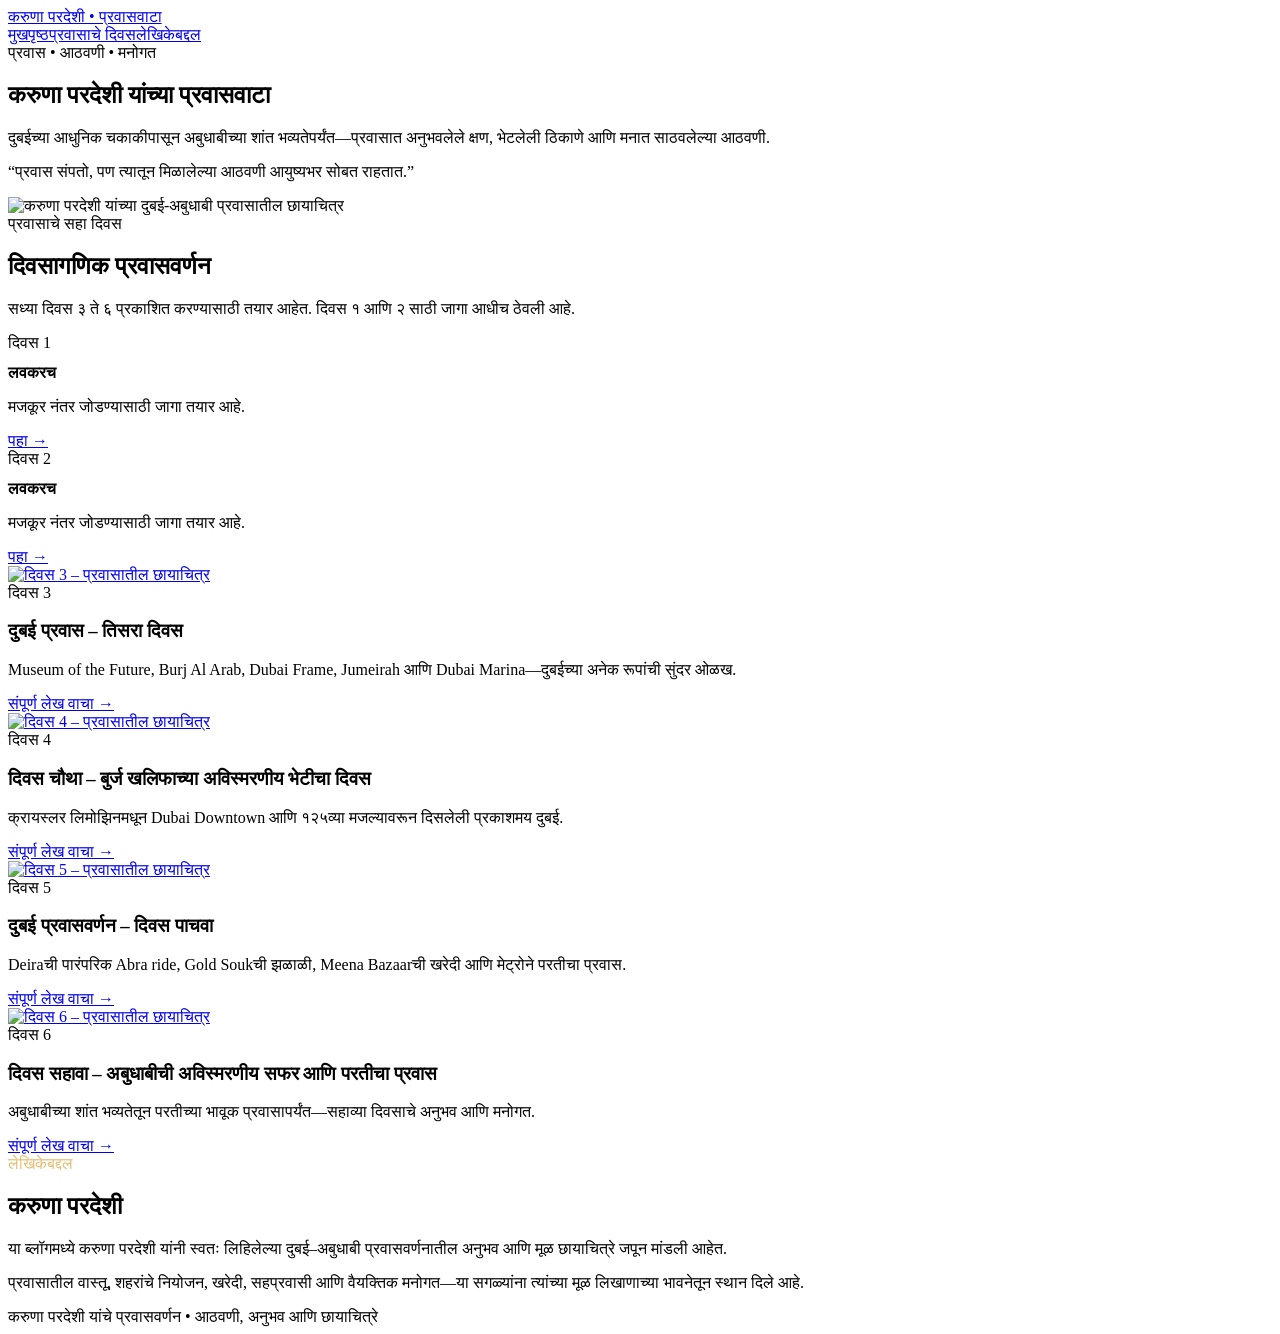
==== index.html @ 4bd0c51e "Add files via upload" ====
<!doctype html><html lang="mr"><head><meta charset="utf-8"><meta name="viewport" content="width=device-width,initial-scale=1"><meta name="theme-color" content="#17383c"><link rel="stylesheet" href="assets/css/style.css"><script defer src="assets/js/site.js"></script><title>करुणा परदेशी • दुबई–अबुधाबी प्रवासवर्णन</title><meta name="description" content="करुणा परदेशी यांच्या दुबई–अबुधाबी प्रवासातील अनुभव, आठवणी आणि छायाचित्रे."></head><body><header class="site-header"><nav class="nav"><a class="brand" href="index.html">करुणा <span>परदेशी</span> • प्रवासवाटा</a><div class="nav-links"><a class="home-link" href="index.html">मुखपृष्ठ</a><a href="index.html#journey">प्रवासाचे दिवस</a><a href="index.html#about">लेखिकेबद्दल</a></div></nav></header>
<main><section class="hero"><div><div class="hero-kicker">प्रवास • आठवणी • मनोगत</div><h1>करुणा परदेशी यांच्या प्रवासवाटा</h1><p>दुबईच्या आधुनिक चकाकीपासून अबुधाबीच्या शांत भव्यतेपर्यंत—प्रवासात अनुभवलेले क्षण, भेटलेली ठिकाणे आणि मनात साठवलेल्या आठवणी.</p><p class="hero-quote">“प्रवास संपतो, पण त्यातून मिळालेल्या आठवणी आयुष्यभर सोबत राहतात.”</p></div><div class="hero-photo"><img src="assets/images/day-6/04.webp" alt="करुणा परदेशी यांच्या दुबई-अबुधाबी प्रवासातील छायाचित्र"></div></section>
<section class="section" id="journey"><div class="section-head"><div><div class="eyebrow">प्रवासाचे सहा दिवस</div><h2>दिवसागणिक प्रवासवर्णन</h2></div><p class="section-note">सध्या दिवस ३ ते ६ प्रकाशित करण्यासाठी तयार आहेत. दिवस १ आणि २ साठी जागा आधीच ठेवली आहे.</p></div><div class="post-grid"><article class="post-card"><div class="placeholder"><div><span class="day-chip">दिवस 1</span><strong style="display:block;margin-top:12px">लवकरच</strong><p>मजकूर नंतर जोडण्यासाठी जागा तयार आहे.</p><a class="read-link" href="day-1.html">पहा →</a></div></div></article><article class="post-card"><div class="placeholder"><div><span class="day-chip">दिवस 2</span><strong style="display:block;margin-top:12px">लवकरच</strong><p>मजकूर नंतर जोडण्यासाठी जागा तयार आहे.</p><a class="read-link" href="day-2.html">पहा →</a></div></div></article><article class="post-card"><a href="day-3.html"><img loading="lazy" src="assets/images/day-3/01.webp" alt="दिवस 3 – प्रवासातील छायाचित्र"></a><div class="card-body"><span class="day-chip">दिवस 3</span><h3>दुबई प्रवास – तिसरा दिवस</h3><p>Museum of the Future, Burj Al Arab, Dubai Frame, Jumeirah आणि Dubai Marina—दुबईच्या अनेक रूपांची सुंदर ओळख.</p><a class="read-link" href="day-3.html">संपूर्ण लेख वाचा →</a></div></article><article class="post-card"><a href="day-4.html"><img loading="lazy" src="assets/images/day-4/02.webp" alt="दिवस 4 – प्रवासातील छायाचित्र"></a><div class="card-body"><span class="day-chip">दिवस 4</span><h3>दिवस चौथा – बुर्ज खलिफाच्या अविस्मरणीय भेटीचा दिवस</h3><p>क्रायस्लर लिमोझिनमधून Dubai Downtown आणि १२५व्या मजल्यावरून दिसलेली प्रकाशमय दुबई.</p><a class="read-link" href="day-4.html">संपूर्ण लेख वाचा →</a></div></article><article class="post-card"><a href="day-5.html"><img loading="lazy" src="assets/images/day-5/01.webp" alt="दिवस 5 – प्रवासातील छायाचित्र"></a><div class="card-body"><span class="day-chip">दिवस 5</span><h3>दुबई प्रवासवर्णन – दिवस पाचवा</h3><p>Deiraची पारंपरिक Abra ride, Gold Soukची झळाळी, Meena Bazaarची खरेदी आणि मेट्रोने परतीचा प्रवास.</p><a class="read-link" href="day-5.html">संपूर्ण लेख वाचा →</a></div></article><article class="post-card"><a href="day-6.html"><img loading="lazy" src="assets/images/day-6/04.webp" alt="दिवस 6 – प्रवासातील छायाचित्र"></a><div class="card-body"><span class="day-chip">दिवस 6</span><h3>दिवस सहावा – अबुधाबीची अविस्मरणीय सफर आणि परतीचा प्रवास</h3><p>अबुधाबीच्या शांत भव्यतेतून परतीच्या भावूक प्रवासापर्यंत—सहाव्या दिवसाचे अनुभव आणि मनोगत.</p><a class="read-link" href="day-6.html">संपूर्ण लेख वाचा →</a></div></article></div></section>
<section class="about-band" id="about"><div class="about-inner"><div><div class="eyebrow" style="color:#e4bd74">लेखिकेबद्दल</div><h2>करुणा परदेशी</h2></div><div><p>या ब्लॉगमध्ये करुणा परदेशी यांनी स्वतः लिहिलेल्या दुबई–अबुधाबी प्रवासवर्णनातील अनुभव आणि मूळ छायाचित्रे जपून मांडली आहेत.</p><p>प्रवासातील वास्तू, शहरांचे नियोजन, खरेदी, सहप्रवासी आणि वैयक्तिक मनोगत—या सगळ्यांना त्यांच्या मूळ लिखाणाच्या भावनेतून स्थान दिले आहे.</p></div></div></section>
</main><footer class="site-footer">करुणा परदेशी यांचे प्रवासवर्णन • आठवणी, अनुभव आणि छायाचित्रे</footer></body></html>
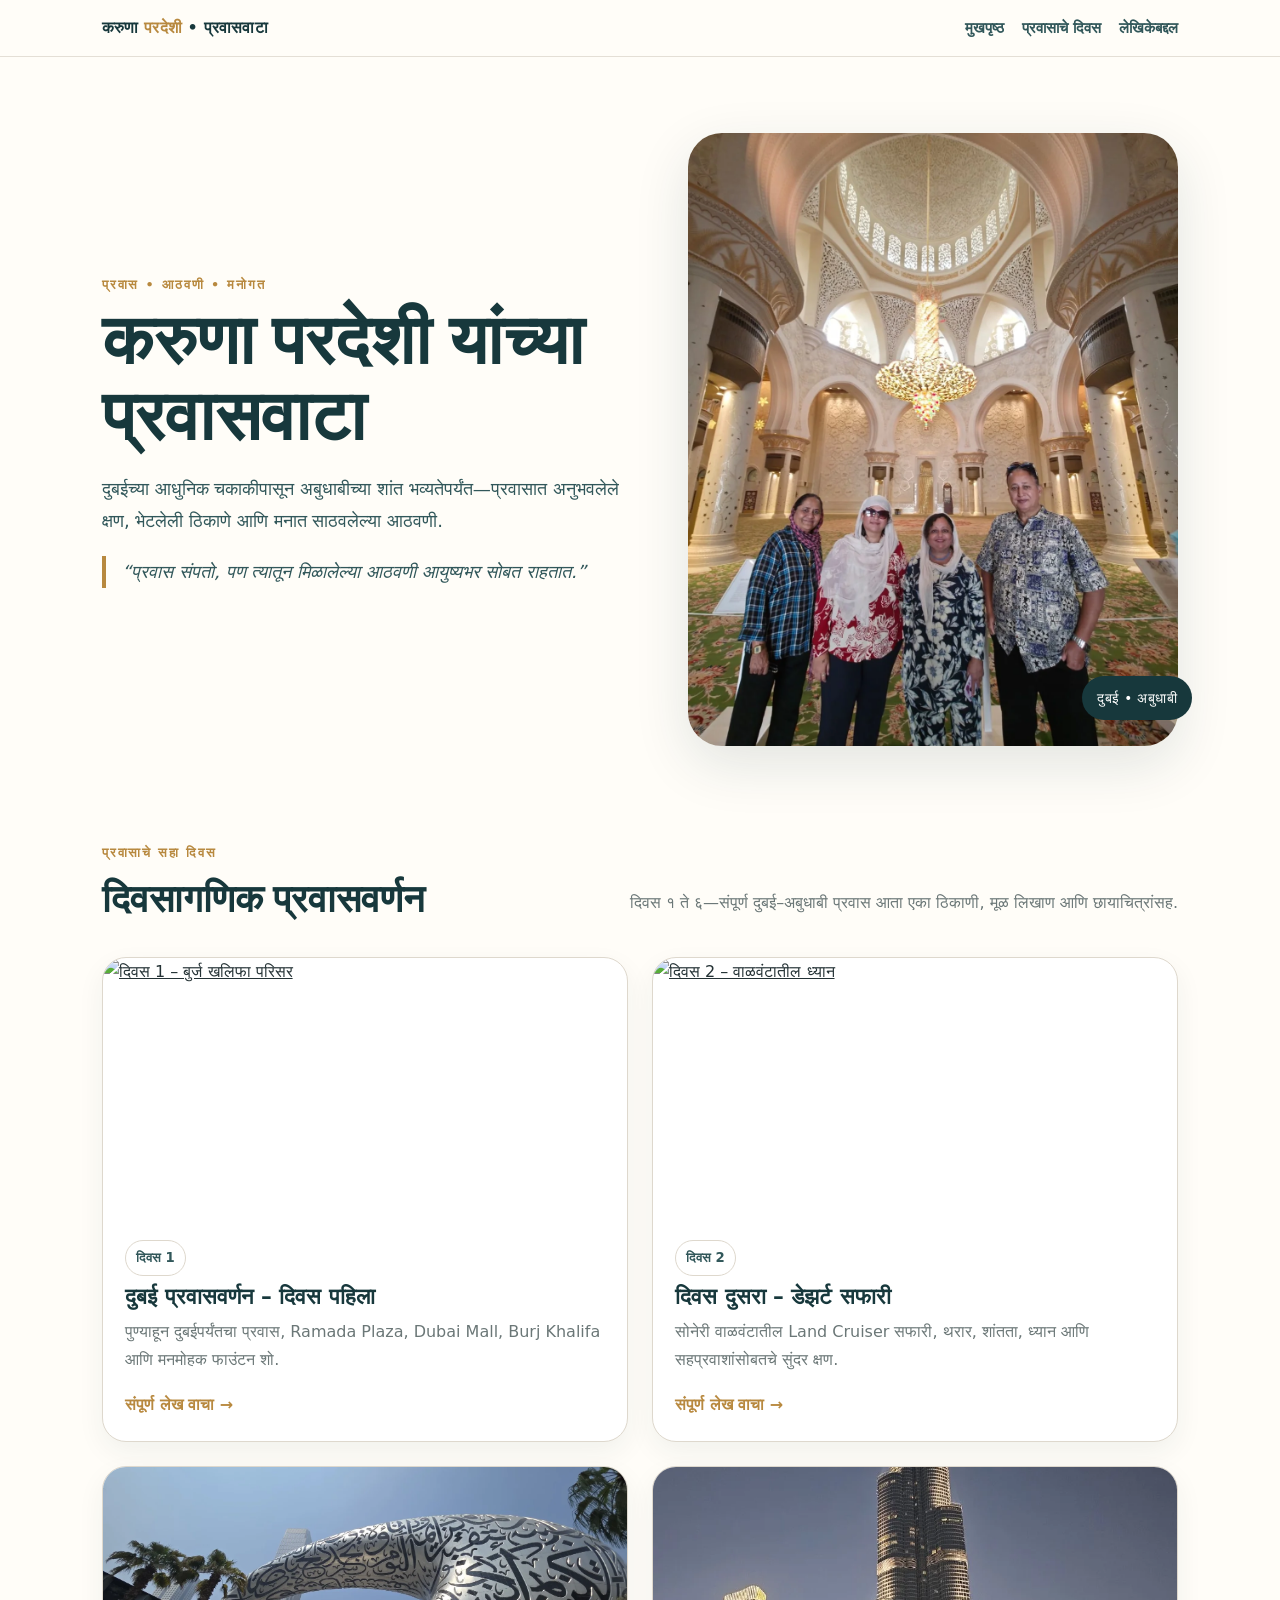
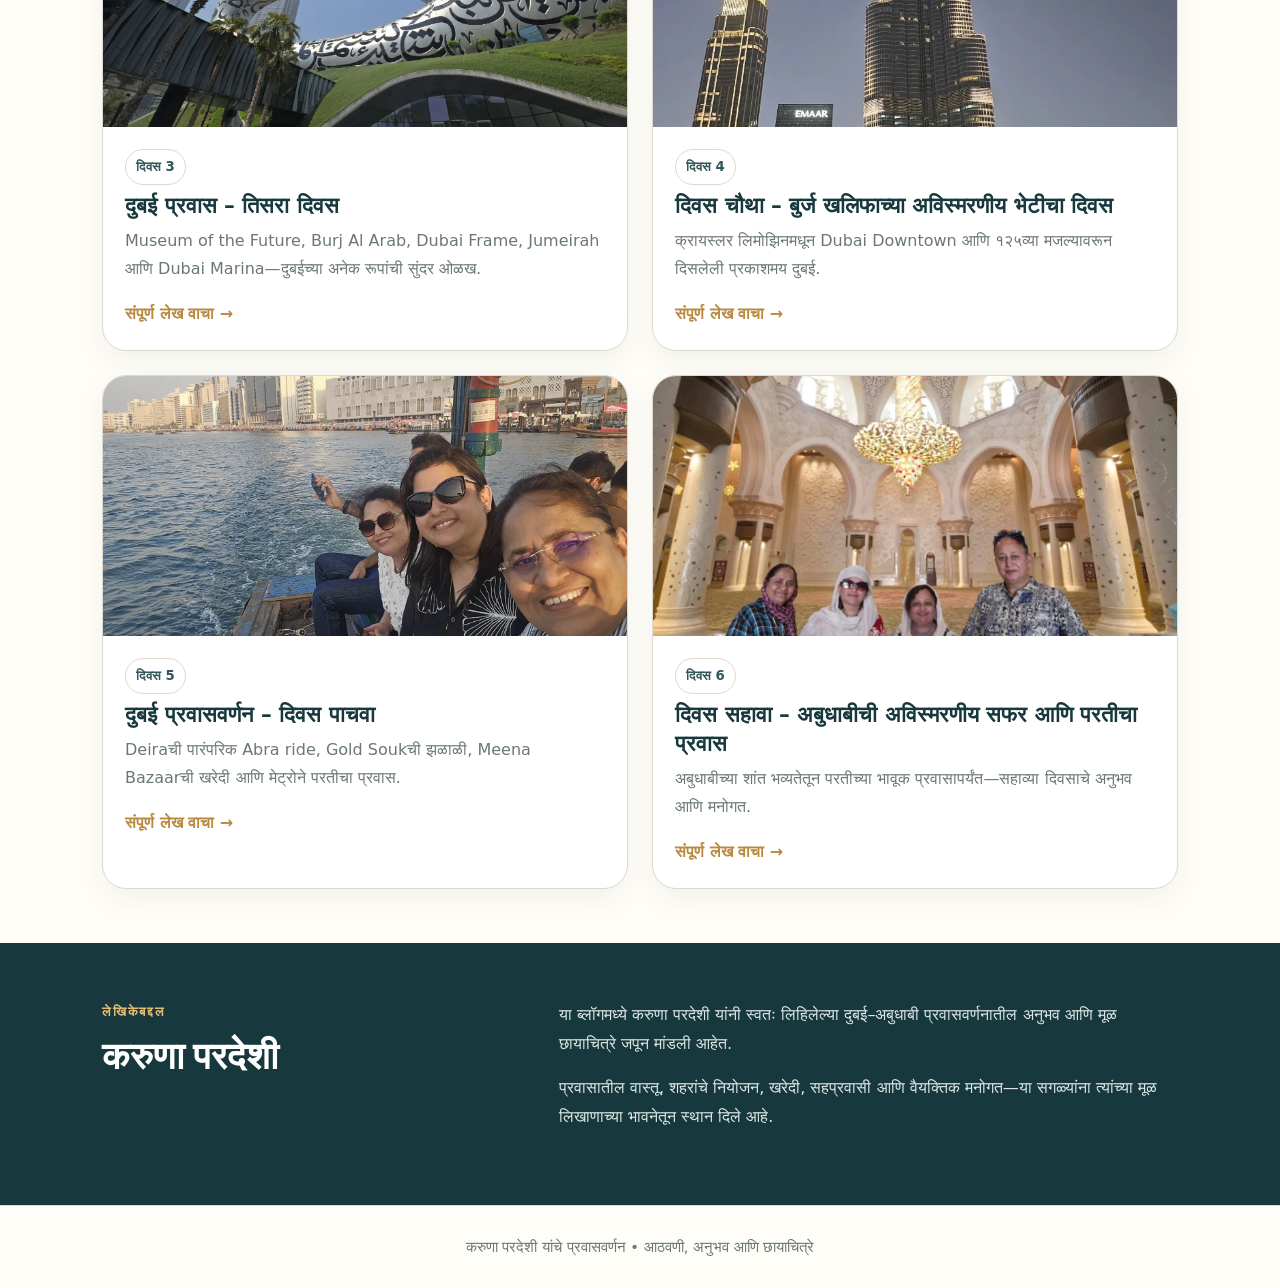
==== commit b4687b14: "Add files via upload" ====
--- a/index.html
+++ b/index.html
@@ -1,5 +1,5 @@
 <!doctype html><html lang="mr"><head><meta charset="utf-8"><meta name="viewport" content="width=device-width,initial-scale=1"><meta name="theme-color" content="#17383c"><link rel="stylesheet" href="assets/css/style.css"><script defer src="assets/js/site.js"></script><title>करुणा परदेशी • दुबई–अबुधाबी प्रवासवर्णन</title><meta name="description" content="करुणा परदेशी यांच्या दुबई–अबुधाबी प्रवासातील अनुभव, आठवणी आणि छायाचित्रे."></head><body><header class="site-header"><nav class="nav"><a class="brand" href="index.html">करुणा <span>परदेशी</span> • प्रवासवाटा</a><div class="nav-links"><a class="home-link" href="index.html">मुखपृष्ठ</a><a href="index.html#journey">प्रवासाचे दिवस</a><a href="index.html#about">लेखिकेबद्दल</a></div></nav></header>
 <main><section class="hero"><div><div class="hero-kicker">प्रवास • आठवणी • मनोगत</div><h1>करुणा परदेशी यांच्या प्रवासवाटा</h1><p>दुबईच्या आधुनिक चकाकीपासून अबुधाबीच्या शांत भव्यतेपर्यंत—प्रवासात अनुभवलेले क्षण, भेटलेली ठिकाणे आणि मनात साठवलेल्या आठवणी.</p><p class="hero-quote">“प्रवास संपतो, पण त्यातून मिळालेल्या आठवणी आयुष्यभर सोबत राहतात.”</p></div><div class="hero-photo"><img src="assets/images/day-6/04.webp" alt="करुणा परदेशी यांच्या दुबई-अबुधाबी प्रवासातील छायाचित्र"></div></section>
-<section class="section" id="journey"><div class="section-head"><div><div class="eyebrow">प्रवासाचे सहा दिवस</div><h2>दिवसागणिक प्रवासवर्णन</h2></div><p class="section-note">सध्या दिवस ३ ते ६ प्रकाशित करण्यासाठी तयार आहेत. दिवस १ आणि २ साठी जागा आधीच ठेवली आहे.</p></div><div class="post-grid"><article class="post-card"><div class="placeholder"><div><span class="day-chip">दिवस 1</span><strong style="display:block;margin-top:12px">लवकरच</strong><p>मजकूर नंतर जोडण्यासाठी जागा तयार आहे.</p><a class="read-link" href="day-1.html">पहा →</a></div></div></article><article class="post-card"><div class="placeholder"><div><span class="day-chip">दिवस 2</span><strong style="display:block;margin-top:12px">लवकरच</strong><p>मजकूर नंतर जोडण्यासाठी जागा तयार आहे.</p><a class="read-link" href="day-2.html">पहा →</a></div></div></article><article class="post-card"><a href="day-3.html"><img loading="lazy" src="assets/images/day-3/01.webp" alt="दिवस 3 – प्रवासातील छायाचित्र"></a><div class="card-body"><span class="day-chip">दिवस 3</span><h3>दुबई प्रवास – तिसरा दिवस</h3><p>Museum of the Future, Burj Al Arab, Dubai Frame, Jumeirah आणि Dubai Marina—दुबईच्या अनेक रूपांची सुंदर ओळख.</p><a class="read-link" href="day-3.html">संपूर्ण लेख वाचा →</a></div></article><article class="post-card"><a href="day-4.html"><img loading="lazy" src="assets/images/day-4/02.webp" alt="दिवस 4 – प्रवासातील छायाचित्र"></a><div class="card-body"><span class="day-chip">दिवस 4</span><h3>दिवस चौथा – बुर्ज खलिफाच्या अविस्मरणीय भेटीचा दिवस</h3><p>क्रायस्लर लिमोझिनमधून Dubai Downtown आणि १२५व्या मजल्यावरून दिसलेली प्रकाशमय दुबई.</p><a class="read-link" href="day-4.html">संपूर्ण लेख वाचा →</a></div></article><article class="post-card"><a href="day-5.html"><img loading="lazy" src="assets/images/day-5/01.webp" alt="दिवस 5 – प्रवासातील छायाचित्र"></a><div class="card-body"><span class="day-chip">दिवस 5</span><h3>दुबई प्रवासवर्णन – दिवस पाचवा</h3><p>Deiraची पारंपरिक Abra ride, Gold Soukची झळाळी, Meena Bazaarची खरेदी आणि मेट्रोने परतीचा प्रवास.</p><a class="read-link" href="day-5.html">संपूर्ण लेख वाचा →</a></div></article><article class="post-card"><a href="day-6.html"><img loading="lazy" src="assets/images/day-6/04.webp" alt="दिवस 6 – प्रवासातील छायाचित्र"></a><div class="card-body"><span class="day-chip">दिवस 6</span><h3>दिवस सहावा – अबुधाबीची अविस्मरणीय सफर आणि परतीचा प्रवास</h3><p>अबुधाबीच्या शांत भव्यतेतून परतीच्या भावूक प्रवासापर्यंत—सहाव्या दिवसाचे अनुभव आणि मनोगत.</p><a class="read-link" href="day-6.html">संपूर्ण लेख वाचा →</a></div></article></div></section>
+<section class="section" id="journey"><div class="section-head"><div><div class="eyebrow">प्रवासाचे सहा दिवस</div><h2>दिवसागणिक प्रवासवर्णन</h2></div><p class="section-note">दिवस १ ते ६—संपूर्ण दुबई–अबुधाबी प्रवास आता एका ठिकाणी, मूळ लिखाण आणि छायाचित्रांसह.</p></div><div class="post-grid"><article class="post-card"><a href="day-1.html"><img loading="lazy" src="assets/images/day-1/07.webp" alt="दिवस 1 – बुर्ज खलिफा परिसर"></a><div class="card-body"><span class="day-chip">दिवस 1</span><h3>दुबई प्रवासवर्णन – दिवस पहिला</h3><p>पुण्याहून दुबईपर्यंतचा प्रवास, Ramada Plaza, Dubai Mall, Burj Khalifa आणि मनमोहक फाउंटन शो.</p><a class="read-link" href="day-1.html">संपूर्ण लेख वाचा →</a></div></article><article class="post-card"><a href="day-2.html"><img loading="lazy" src="assets/images/day-2/05.webp" alt="दिवस 2 – वाळवंटातील ध्यान"></a><div class="card-body"><span class="day-chip">दिवस 2</span><h3>दिवस दुसरा – डेझर्ट सफारी</h3><p>सोनेरी वाळवंटातील Land Cruiser सफारी, थरार, शांतता, ध्यान आणि सहप्रवाशांसोबतचे सुंदर क्षण.</p><a class="read-link" href="day-2.html">संपूर्ण लेख वाचा →</a></div></article><article class="post-card"><a href="day-3.html"><img loading="lazy" src="assets/images/day-3/01.webp" alt="दिवस 3 – प्रवासातील छायाचित्र"></a><div class="card-body"><span class="day-chip">दिवस 3</span><h3>दुबई प्रवास – तिसरा दिवस</h3><p>Museum of the Future, Burj Al Arab, Dubai Frame, Jumeirah आणि Dubai Marina—दुबईच्या अनेक रूपांची सुंदर ओळख.</p><a class="read-link" href="day-3.html">संपूर्ण लेख वाचा →</a></div></article><article class="post-card"><a href="day-4.html"><img loading="lazy" src="assets/images/day-4/02.webp" alt="दिवस 4 – प्रवासातील छायाचित्र"></a><div class="card-body"><span class="day-chip">दिवस 4</span><h3>दिवस चौथा – बुर्ज खलिफाच्या अविस्मरणीय भेटीचा दिवस</h3><p>क्रायस्लर लिमोझिनमधून Dubai Downtown आणि १२५व्या मजल्यावरून दिसलेली प्रकाशमय दुबई.</p><a class="read-link" href="day-4.html">संपूर्ण लेख वाचा →</a></div></article><article class="post-card"><a href="day-5.html"><img loading="lazy" src="assets/images/day-5/01.webp" alt="दिवस 5 – प्रवासातील छायाचित्र"></a><div class="card-body"><span class="day-chip">दिवस 5</span><h3>दुबई प्रवासवर्णन – दिवस पाचवा</h3><p>Deiraची पारंपरिक Abra ride, Gold Soukची झळाळी, Meena Bazaarची खरेदी आणि मेट्रोने परतीचा प्रवास.</p><a class="read-link" href="day-5.html">संपूर्ण लेख वाचा →</a></div></article><article class="post-card"><a href="day-6.html"><img loading="lazy" src="assets/images/day-6/04.webp" alt="दिवस 6 – प्रवासातील छायाचित्र"></a><div class="card-body"><span class="day-chip">दिवस 6</span><h3>दिवस सहावा – अबुधाबीची अविस्मरणीय सफर आणि परतीचा प्रवास</h3><p>अबुधाबीच्या शांत भव्यतेतून परतीच्या भावूक प्रवासापर्यंत—सहाव्या दिवसाचे अनुभव आणि मनोगत.</p><a class="read-link" href="day-6.html">संपूर्ण लेख वाचा →</a></div></article></div></section>
 <section class="about-band" id="about"><div class="about-inner"><div><div class="eyebrow" style="color:#e4bd74">लेखिकेबद्दल</div><h2>करुणा परदेशी</h2></div><div><p>या ब्लॉगमध्ये करुणा परदेशी यांनी स्वतः लिहिलेल्या दुबई–अबुधाबी प्रवासवर्णनातील अनुभव आणि मूळ छायाचित्रे जपून मांडली आहेत.</p><p>प्रवासातील वास्तू, शहरांचे नियोजन, खरेदी, सहप्रवासी आणि वैयक्तिक मनोगत—या सगळ्यांना त्यांच्या मूळ लिखाणाच्या भावनेतून स्थान दिले आहे.</p></div></div></section>
 </main><footer class="site-footer">करुणा परदेशी यांचे प्रवासवर्णन • आठवणी, अनुभव आणि छायाचित्रे</footer></body></html>
--- a/assets/css/style.css
+++ b/assets/css/style.css
@@ -0,0 +1,32 @@
+
+:root{
+  --ink:#17383c; --ink-2:#31575a; --paper:#fffdf8; --sand:#f3eadc; --gold:#b8893f;
+  --muted:#6b7777; --line:#ded8cd; --white:#fff; --shadow:0 18px 55px rgba(20,52,55,.12);
+  --radius:24px; --max:1120px;
+}
+*{box-sizing:border-box} html{scroll-behavior:smooth}
+body{margin:0;background:var(--paper);color:#243235;font-family:"Noto Sans Devanagari","Nirmala UI","Mangal",system-ui,-apple-system,sans-serif;line-height:1.78}
+a{color:inherit} img{max-width:100%;display:block}
+.site-header{position:sticky;top:0;z-index:30;background:rgba(255,253,248,.93);backdrop-filter:blur(12px);border-bottom:1px solid rgba(222,216,205,.8)}
+.nav{max-width:var(--max);margin:auto;padding:14px 22px;display:flex;align-items:center;justify-content:space-between;gap:18px}
+.brand{text-decoration:none;font-weight:800;color:var(--ink);letter-spacing:.01em}.brand span{color:var(--gold)}
+.nav-links{display:flex;gap:18px;align-items:center}.nav-links a{text-decoration:none;color:var(--ink-2);font-weight:650;font-size:.95rem}.nav-links a:hover{color:var(--gold)}
+.hero{max-width:var(--max);margin:0 auto;padding:76px 22px 42px;display:grid;grid-template-columns:1.05fr .95fr;gap:44px;align-items:center}
+.hero-kicker,.eyebrow{font-size:.8rem;letter-spacing:.14em;text-transform:uppercase;color:var(--gold);font-weight:800}
+.hero h1{font-family:"Noto Serif Devanagari","Nirmala UI",serif;color:var(--ink);font-size:clamp(2.3rem,5.4vw,4.7rem);line-height:1.1;margin:.4rem 0 1rem}
+.hero p{font-size:1.13rem;color:var(--ink-2);max-width:650px}.hero-quote{border-left:4px solid var(--gold);padding-left:16px;color:var(--muted);font-style:italic}
+.hero-photo{position:relative}.hero-photo img{width:100%;aspect-ratio:4/5;object-fit:cover;border-radius:34px;box-shadow:var(--shadow)}
+.hero-photo:after{content:"दुबई • अबुधाबी";position:absolute;right:-14px;bottom:26px;background:var(--ink);color:white;padding:10px 15px;border-radius:999px;font-size:.85rem;letter-spacing:.03em}
+.section{max-width:var(--max);margin:auto;padding:54px 22px}.section-head{display:flex;justify-content:space-between;gap:18px;align-items:end;margin-bottom:24px}.section h2{font-family:"Noto Serif Devanagari","Nirmala UI",serif;color:var(--ink);font-size:clamp(1.8rem,3vw,2.7rem);margin:0}.section-note{color:var(--muted);max-width:560px}
+.post-grid{display:grid;grid-template-columns:repeat(2,minmax(0,1fr));gap:24px}.post-card{background:white;border:1px solid var(--line);border-radius:var(--radius);overflow:hidden;box-shadow:0 10px 28px rgba(20,52,55,.06);transition:.2s transform,.2s box-shadow}.post-card:hover{transform:translateY(-4px);box-shadow:var(--shadow)}
+.post-card img{width:100%;height:260px;object-fit:cover}.post-card .card-body{padding:22px}.post-card h3{color:var(--ink);font-size:1.35rem;line-height:1.35;margin:.4rem 0}.post-card p{color:var(--muted);margin:.4rem 0 1rem}.read-link{text-decoration:none;color:var(--gold);font-weight:800}.day-chip{display:inline-flex;border:1px solid var(--line);border-radius:999px;padding:5px 10px;color:var(--ink-2);font-size:.83rem;font-weight:700}
+.placeholder{background:linear-gradient(145deg,#f7f0e6,#fff);min-height:260px;display:flex;align-items:center;justify-content:center;padding:28px;text-align:center}.placeholder strong{font-size:2rem;color:var(--ink)}.placeholder p{margin:.5rem 0;color:var(--muted)}
+.about-band{background:var(--ink);color:white}.about-inner{max-width:var(--max);margin:auto;padding:58px 22px;display:grid;grid-template-columns:.8fr 1.2fr;gap:44px;align-items:start}.about-inner h2{font-family:"Noto Serif Devanagari","Nirmala UI",serif;font-size:2.3rem;margin:0}.about-inner p{color:#dce7e6;margin-top:0}
+.site-footer{border-top:1px solid var(--line);padding:28px 22px;color:var(--muted);text-align:center;font-size:.92rem}
+/* Article */
+.article-hero{max-width:var(--max);margin:auto;padding:68px 22px 30px}.article-hero h1{font-family:"Noto Serif Devanagari","Nirmala UI",serif;color:var(--ink);font-size:clamp(2rem,4vw,3.55rem);line-height:1.22;margin:.5rem 0}.article-hero .subtitle{font-size:1.18rem;color:var(--ink-2);max-width:820px}.breadcrumbs{font-size:.9rem;color:var(--muted)}.breadcrumbs a{text-decoration:none;color:var(--gold)}
+.article{max-width:820px;margin:auto;padding:20px 22px 70px}.article p{font-size:1.06rem;margin:0 0 1.35rem}.article h2{font-family:"Noto Serif Devanagari","Nirmala UI",serif;color:var(--ink);font-size:1.8rem;line-height:1.35;margin:3rem 0 1rem;padding-top:.3rem}.article .kicker{font-weight:800;color:var(--gold);margin-bottom:1rem}.article figure{margin:2rem 0 2.3rem}.article figure img{width:100%;max-height:780px;object-fit:contain;background:#f5f1e9;border-radius:22px;box-shadow:0 10px 35px rgba(20,52,55,.10);cursor:zoom-in}.article figcaption{text-align:center;color:var(--muted);font-size:.9rem;margin-top:.8rem}.article blockquote{margin:2.3rem 0;padding:1.3rem 1.5rem;border-left:5px solid var(--gold);background:var(--sand);border-radius:0 16px 16px 0;font-family:"Noto Serif Devanagari","Nirmala UI",serif;font-size:1.22rem;color:var(--ink)}
+.article-intro{font-size:1.12rem!important;color:var(--ink-2)}.article-nav{max-width:820px;margin:0 auto 70px;padding:0 22px;display:flex;justify-content:space-between;gap:12px}.article-nav a{flex:1;text-decoration:none;border:1px solid var(--line);border-radius:16px;padding:14px 16px;background:white;color:var(--ink);font-weight:700}.article-nav a:last-child{text-align:right}
+.lightbox{position:fixed;inset:0;background:rgba(3,13,15,.92);display:none;align-items:center;justify-content:center;z-index:100;padding:26px}.lightbox.open{display:flex}.lightbox img{max-width:94vw;max-height:90vh;border-radius:12px}.lightbox button{position:absolute;right:24px;top:20px;border:0;background:white;color:#111;border-radius:999px;width:42px;height:42px;font-size:1.4rem;cursor:pointer}
+.note-box{max-width:var(--max);margin:0 auto 60px;padding:0 22px}.note-box>div{background:var(--sand);border-radius:20px;padding:20px 22px;color:var(--ink-2)}
+@media (max-width:800px){.hero{grid-template-columns:1fr;padding-top:48px}.hero-photo{order:-1}.hero-photo img{aspect-ratio:16/10}.hero-photo:after{right:10px}.post-grid{grid-template-columns:1fr}.about-inner{grid-template-columns:1fr}.nav-links a:not(.home-link){display:none}.article h2{font-size:1.55rem}.article p{font-size:1rem}.article-nav{flex-direction:column}.article-nav a:last-child{text-align:left}}
